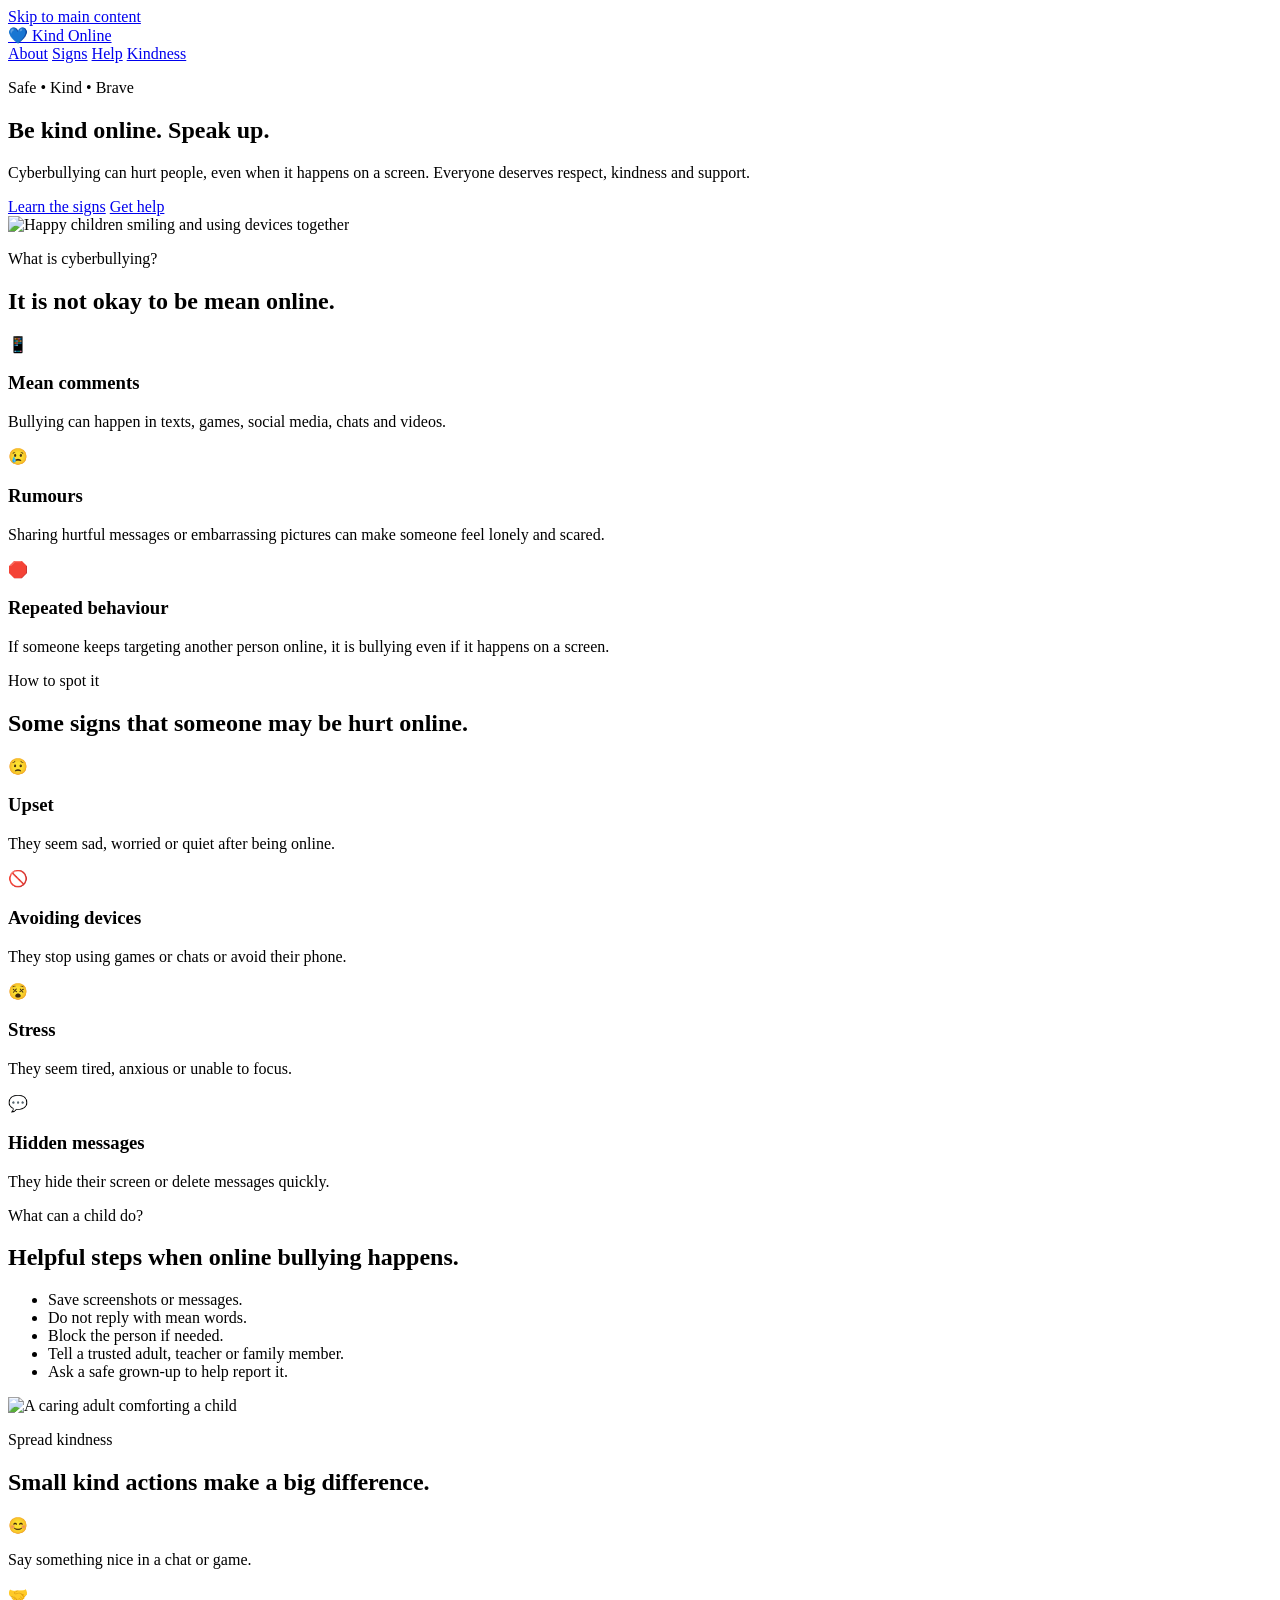
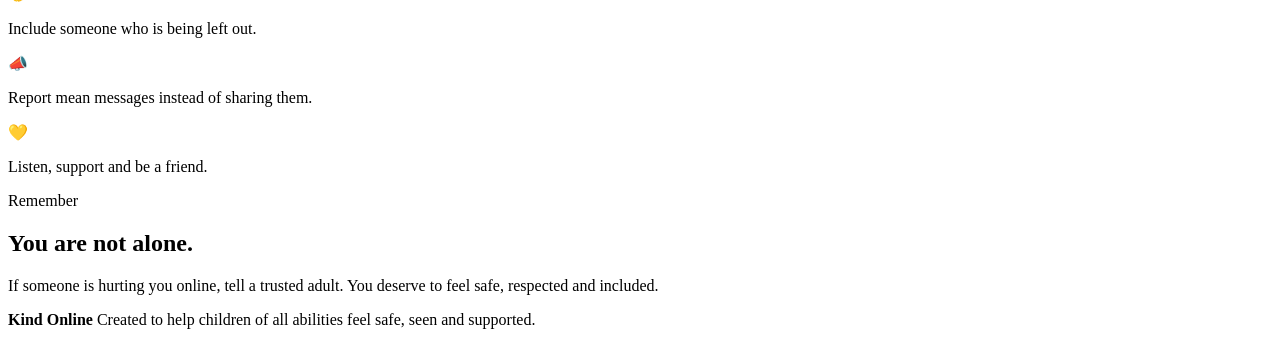
==== index.html @ 3aa8ee6f "Add cyberbullying awareness site This HTML file provides a structure for a child-friendly website fo" ====
<!doctype html>
<html lang="en">
<head>
  <meta charset="UTF-8">
  <meta name="viewport" content="width=device-width, initial-scale=1.0">
  <meta name="description" content="Colourful, child-friendly website about cyberbullying awareness and kindness online.">
  <title>Kind Online | Cyberbullying Awareness</title>
  <link rel="stylesheet" href="style.css">
</head>
<body>
  <a class="skip-link" href="#main">Skip to main content</a>

  <header class="site-header">
    <div class="container nav">
      <a href="#top" class="brand">💙 Kind Online</a>
      <nav aria-label="Main navigation">
        <a href="#about">About</a>
        <a href="#signs">Signs</a>
        <a href="#help">Help</a>
        <a href="#kindness">Kindness</a>
      </nav>
    </div>
  </header>

  <main id="main">
    <section class="hero">
      <div class="container hero-grid">
        <div class="hero-copy">
          <p class="eyebrow">Safe • Kind • Brave</p>
          <h1>Be kind online. Speak up.</h1>
          <p class="lead">
            Cyberbullying can hurt people, even when it happens on a screen. Everyone deserves respect, kindness and support.
          </p>
          <div class="actions">
            <a href="#signs" class="button primary">Learn the signs</a>
            <a href="#help" class="button secondary">Get help</a>
          </div>
        </div>
        <img src="https://images.unsplash.com/photo-1516627145497-ae6968895b74?auto=format&fit=crop&w=1000&q=80" alt="Happy children smiling and using devices together" class="hero-image">
      </div>
    </section>

    <section id="about" class="section">
      <div class="container">
        <p class="eyebrow">What is cyberbullying?</p>
        <h2>It is not okay to be mean online.</h2>
        <div class="cards three">
          <article class="card">
            <span class="icon">📱</span>
            <h3>Mean comments</h3>
            <p>Bullying can happen in texts, games, social media, chats and videos.</p>
          </article>
          <article class="card">
            <span class="icon">😢</span>
            <h3>Rumours</h3>
            <p>Sharing hurtful messages or embarrassing pictures can make someone feel lonely and scared.</p>
          </article>
          <article class="card">
            <span class="icon">🛑</span>
            <h3>Repeated behaviour</h3>
            <p>If someone keeps targeting another person online, it is bullying even if it happens on a screen.</p>
          </article>
        </div>
      </div>
    </section>

    <section id="signs" class="section blue-section">
      <div class="container">
        <p class="eyebrow">How to spot it</p>
        <h2>Some signs that someone may be hurt online.</h2>
        <div class="cards four">
          <article class="card">
            <span class="icon">😟</span>
            <h3>Upset</h3>
            <p>They seem sad, worried or quiet after being online.</p>
          </article>
          <article class="card">
            <span class="icon">🚫</span>
            <h3>Avoiding devices</h3>
            <p>They stop using games or chats or avoid their phone.</p>
          </article>
          <article class="card">
            <span class="icon">😵</span>
            <h3>Stress</h3>
            <p>They seem tired, anxious or unable to focus.</p>
          </article>
          <article class="card">
            <span class="icon">💬</span>
            <h3>Hidden messages</h3>
            <p>They hide their screen or delete messages quickly.</p>
          </article>
        </div>
      </div>
    </section>

    <section id="help" class="section">
      <div class="container help-grid">
        <div>
          <p class="eyebrow">What can a child do?</p>
          <h2>Helpful steps when online bullying happens.</h2>
          <ul class="checklist">
            <li>Save screenshots or messages.</li>
            <li>Do not reply with mean words.</li>
            <li>Block the person if needed.</li>
            <li>Tell a trusted adult, teacher or family member.</li>
            <li>Ask a safe grown-up to help report it.</li>
          </ul>
        </div>
        <img src="https://images.unsplash.com/photo-1504159506876-f8338247a14a?auto=format&fit=crop&w=1000&q=80" alt="A caring adult comforting a child" class="rounded-image">
      </div>
    </section>

    <section id="kindness" class="section kindness-section">
      <div class="container">
        <p class="eyebrow">Spread kindness</p>
        <h2>Small kind actions make a big difference.</h2>
        <div class="cards four">
          <article class="kind-card purple">😊<p>Say something nice in a chat or game.</p></article>
          <article class="kind-card blue">🤝<p>Include someone who is being left out.</p></article>
          <article class="kind-card yellow">📣<p>Report mean messages instead of sharing them.</p></article>
          <article class="kind-card green">💛<p>Listen, support and be a friend.</p></article>
        </div>
      </div>
    </section>

    <section class="container reminder">
      <p class="eyebrow">Remember</p>
      <h2>You are not alone.</h2>
      <p>If someone is hurting you online, tell a trusted adult. You deserve to feel safe, respected and included.</p>
    </section>
  </main>

  <footer>
    <div class="container footer-inner">
      <strong>Kind Online</strong>
      <span>Created to help children of all abilities feel safe, seen and supported.</span>
    </div>
  </footer>

  <script src="script.js"></script>
</body>
</html>
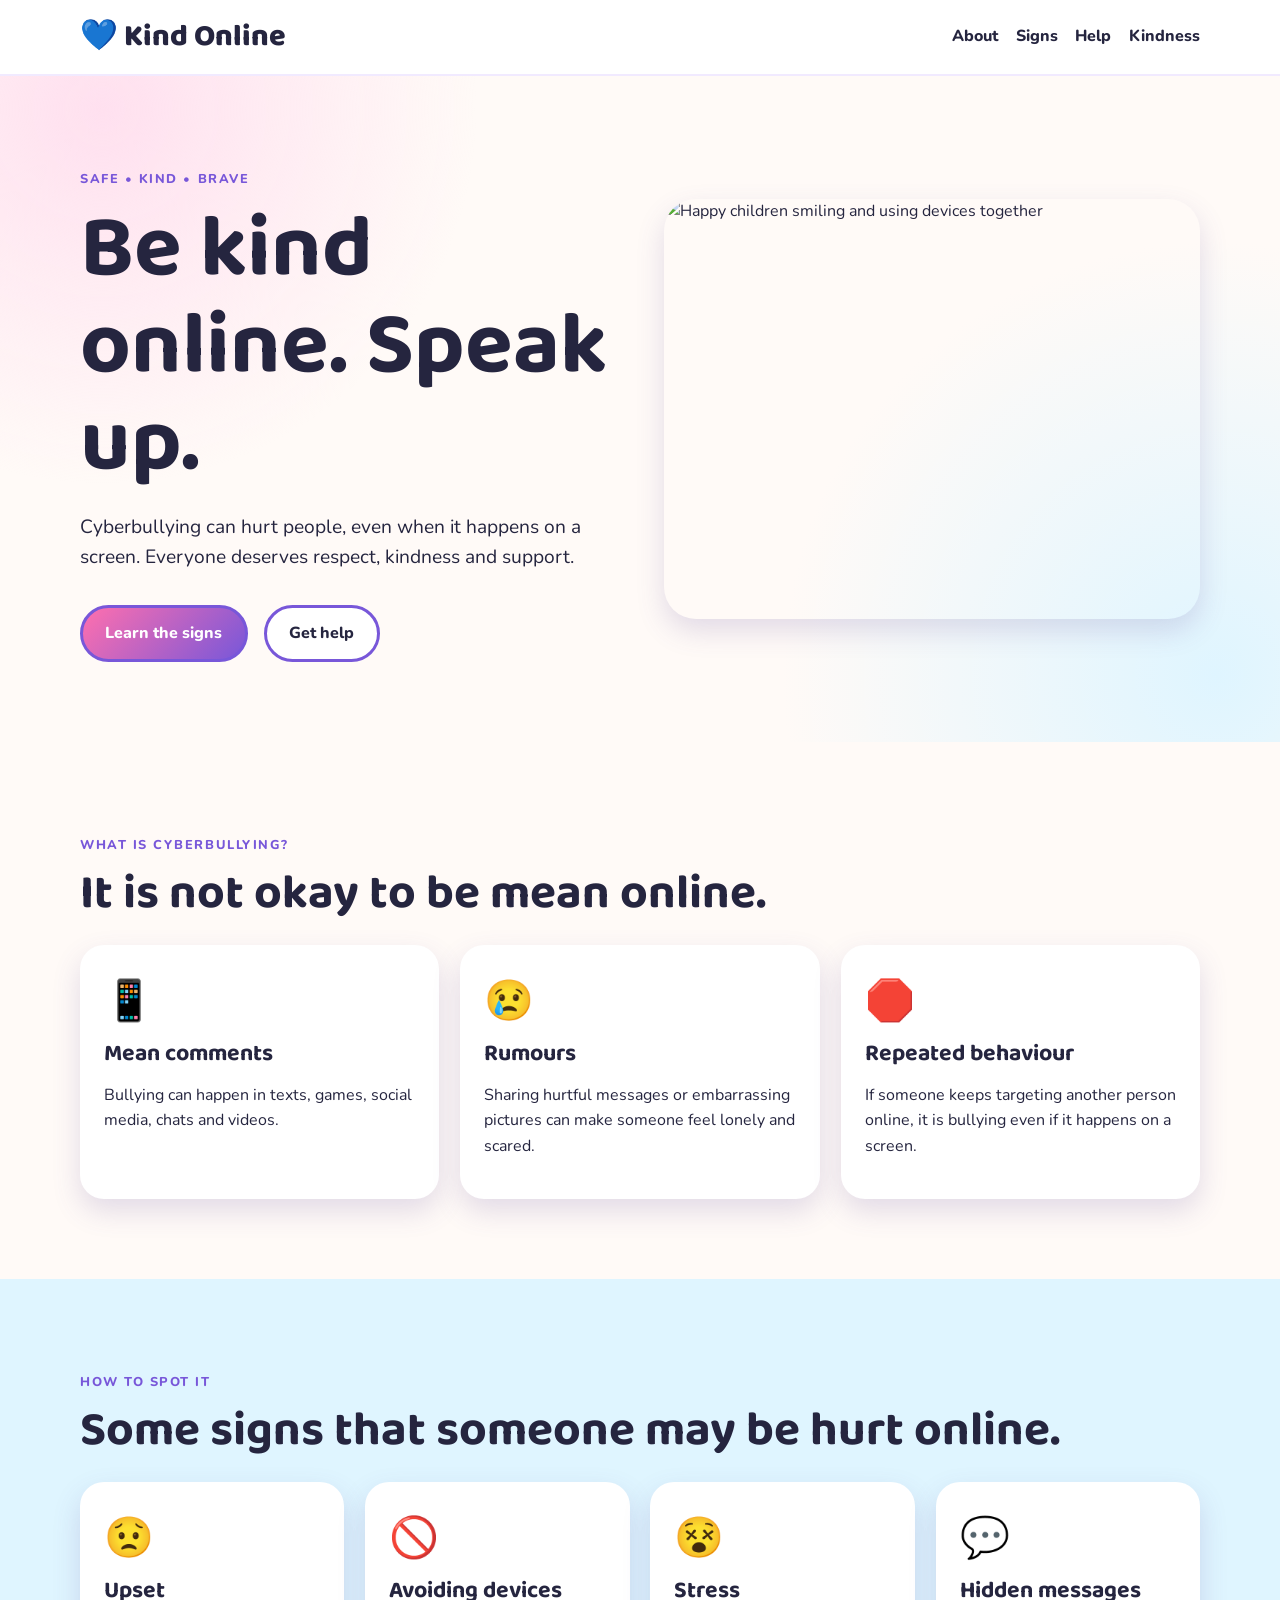
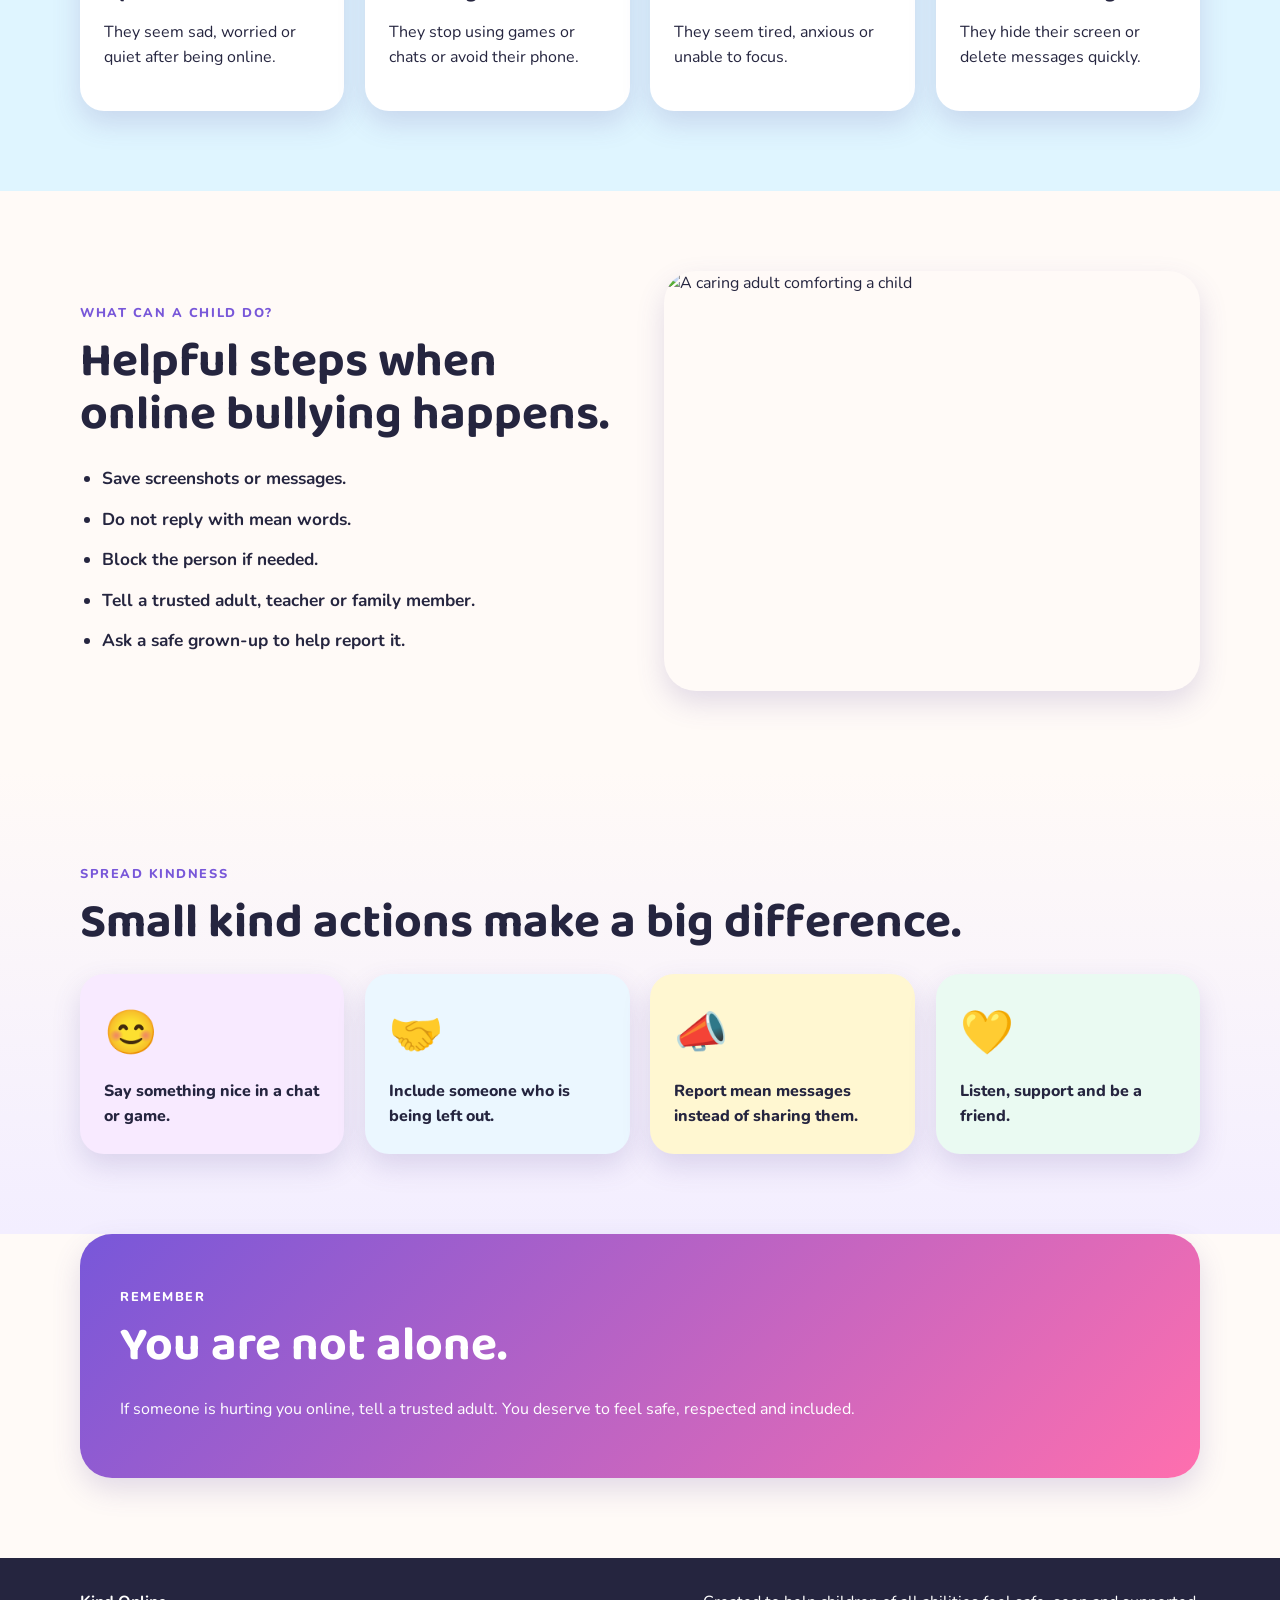
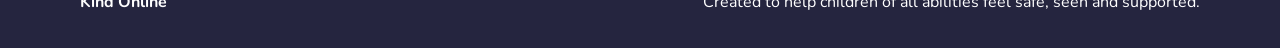
==== commit 5abca92e: "Add cyberbullying awareness website" ====
--- a/index.html
+++ b/index.html
@@ -7,7 +7,8 @@
   <title>Kind Online | Cyberbullying Awareness</title>
   <link rel="stylesheet" href="style.css">
 </head>
-<body>
+  <script src="script.js"></script>
+  <body>
   <a class="skip-link" href="#main">Skip to main content</a>
 
   <header class="site-header">
--- a/style.css
+++ b/style.css
@@ -0,0 +1,363 @@
+@import url('https://fonts.googleapis.com/css2?family=Baloo+2:wght@600;700;800&family=Nunito:wght@400;600;700;800&display=swap');
+
+:root {
+  --ink: #25253f;
+  --purple: #7857d9;
+  --pink: #ff6fae;
+  --blue: #dff5ff;
+  --yellow: #fff0ad;
+  --green: #dff8e9;
+  --light: #fffaf7;
+  --shadow: 0 12px 28px rgba(92, 75, 155, 0.18);
+}
+
+* {
+  box-sizing: border-box;
+}
+
+html {
+  scroll-behavior: smooth;
+}
+
+body {
+  margin: 0;
+  font-family: 'Nunito', Arial, sans-serif;
+  background: var(--light);
+  color: var(--ink);
+  line-height: 1.6;
+}
+
+a {
+  color: inherit;
+}
+
+img {
+  max-width: 100%;
+  display: block;
+}
+
+h1,
+h2,
+h3,
+.brand {
+  font-family: 'Baloo 2', cursive;
+  line-height: 1.1;
+}
+
+h1 {
+  font-size: clamp(3rem, 7vw, 5.5rem);
+  margin: 0 0 1rem;
+}
+
+h2 {
+  font-size: clamp(2rem, 4vw, 3rem);
+  margin: 0 0 1.5rem;
+}
+
+h3 {
+  font-size: 1.45rem;
+  margin: 0.5rem 0;
+}
+
+.container {
+  width: min(1120px, calc(100% - 2rem));
+  margin: 0 auto;
+}
+
+/* Accessibility skip link */
+
+.skip-link {
+  position: absolute;
+  left: -9999px;
+  top: 0;
+  background: #111;
+  color: white;
+  padding: 1rem;
+  z-index: 10;
+}
+
+.skip-link:focus {
+  left: 1rem;
+  top: 1rem;
+}
+
+/* Header and navigation */
+
+.site-header {
+  position: sticky;
+  top: 0;
+  z-index: 20;
+  background: rgba(255, 255, 255, 0.9);
+  border-bottom: 2px solid #f1eaff;
+}
+
+.nav {
+  min-height: 74px;
+  display: flex;
+  align-items: center;
+  justify-content: space-between;
+  gap: 1rem;
+}
+
+.brand {
+  font-size: 1.9rem;
+  text-decoration: none;
+  font-weight: 800;
+}
+
+nav {
+  display: flex;
+  gap: 1.1rem;
+  flex-wrap: wrap;
+}
+
+nav a {
+  text-decoration: none;
+  font-weight: 800;
+}
+
+nav a:hover,
+nav a:focus-visible {
+  color: var(--purple);
+}
+
+/* Hero section */
+
+.hero {
+  padding: 5rem 0;
+  background:
+    radial-gradient(circle at 8% 5%, #ffe0ef 0%, transparent 28%),
+    radial-gradient(circle at 95% 90%, #dff5ff 0%, transparent 32%);
+}
+
+.hero-grid,
+.help-grid {
+  display: grid;
+  grid-template-columns: 1fr 1fr;
+  gap: 3rem;
+  align-items: center;
+}
+
+.eyebrow {
+  text-transform: uppercase;
+  letter-spacing: 0.12em;
+  font-size: 0.8rem;
+  font-weight: 800;
+  color: var(--purple);
+}
+
+.lead {
+  font-size: 1.2rem;
+  max-width: 600px;
+}
+
+.hero-image,
+.rounded-image {
+  width: 100%;
+  height: 420px;
+  object-fit: cover;
+  border-radius: 2rem;
+  box-shadow: var(--shadow);
+}
+
+/* Buttons */
+
+.actions {
+  display: flex;
+  gap: 1rem;
+  flex-wrap: wrap;
+  margin-top: 2rem;
+}
+
+.button {
+  display: inline-flex;
+  align-items: center;
+  justify-content: center;
+  padding: 0.8rem 1.4rem;
+  border-radius: 999px;
+  text-decoration: none;
+  font-weight: 800;
+  border: 3px solid var(--purple);
+}
+
+.button:hover,
+.button:focus-visible {
+  transform: translateY(-2px);
+}
+
+.primary {
+  background: linear-gradient(135deg, var(--pink), var(--purple));
+  color: white;
+}
+
+.secondary {
+  background: white;
+  color: var(--ink);
+}
+
+/* General sections */
+
+.section {
+  padding: 5rem 0;
+}
+
+.blue-section {
+  background: var(--blue);
+}
+
+.cards {
+  display: grid;
+  gap: 1.3rem;
+}
+
+.three {
+  grid-template-columns: repeat(3, minmax(0, 1fr));
+}
+
+.four {
+  grid-template-columns: repeat(4, minmax(0, 1fr));
+}
+
+.card,
+.kind-card {
+  background: white;
+  padding: 1.5rem;
+  border-radius: 1.5rem;
+  box-shadow: var(--shadow);
+}
+
+.icon {
+  font-size: 2.5rem;
+}
+
+/* Help section */
+
+.checklist {
+  margin-top: 1.5rem;
+  padding-left: 1.4rem;
+  font-size: 1.08rem;
+  font-weight: 700;
+}
+
+.checklist li {
+  margin: 0.8rem 0;
+}
+
+/* Kindness section */
+
+.kindness-section {
+  background: linear-gradient(180deg, #fffaf7, #f3eeff);
+}
+
+.kind-card {
+  min-height: 180px;
+  font-size: 2.7rem;
+  display: flex;
+  flex-direction: column;
+  justify-content: space-between;
+}
+
+.kind-card p {
+  font-size: 1rem;
+  margin: 0;
+  font-weight: 800;
+}
+
+.purple {
+  background: #f8eaff;
+}
+
+.blue {
+  background: #ebf7ff;
+}
+
+.yellow {
+  background: #fff7d1;
+}
+
+.green {
+  background: #eafaf2;
+}
+
+/* Reminder section */
+
+.reminder {
+  margin: 0 auto 5rem;
+  padding: 2.5rem;
+  border-radius: 2rem;
+  background: linear-gradient(135deg, var(--purple), var(--pink));
+  color: white;
+  box-shadow: var(--shadow);
+}
+
+.reminder h2,
+.reminder p,
+.reminder .eyebrow {
+  color: white;
+}
+
+/* Footer */
+
+footer {
+  background: var(--ink);
+  color: white;
+  padding: 2rem 0;
+}
+
+.footer-inner {
+  display: flex;
+  justify-content: space-between;
+  gap: 1rem;
+  flex-wrap: wrap;
+}
+
+/* Tablet layout */
+
+@media (max-width: 800px) {
+  .hero-grid,
+  .help-grid,
+  .three,
+  .four {
+    grid-template-columns: 1fr 1fr;
+  }
+
+  .hero-grid,
+  .help-grid {
+    grid-template-columns: 1fr;
+  }
+
+  .hero-image,
+  .rounded-image {
+    height: 300px;
+  }
+}
+
+/* Phone layout */
+
+@media (max-width: 550px) {
+  .three,
+  .four {
+    grid-template-columns: 1fr;
+  }
+
+  .nav {
+    flex-direction: column;
+    padding: 1rem 0;
+  }
+
+  nav {
+    justify-content: center;
+  }
+
+  .actions {
+    display: grid;
+  }
+
+  .button {
+    width: 100%;
+  }
+
+  .hero {
+    padding: 3rem 0;
+  }
+}
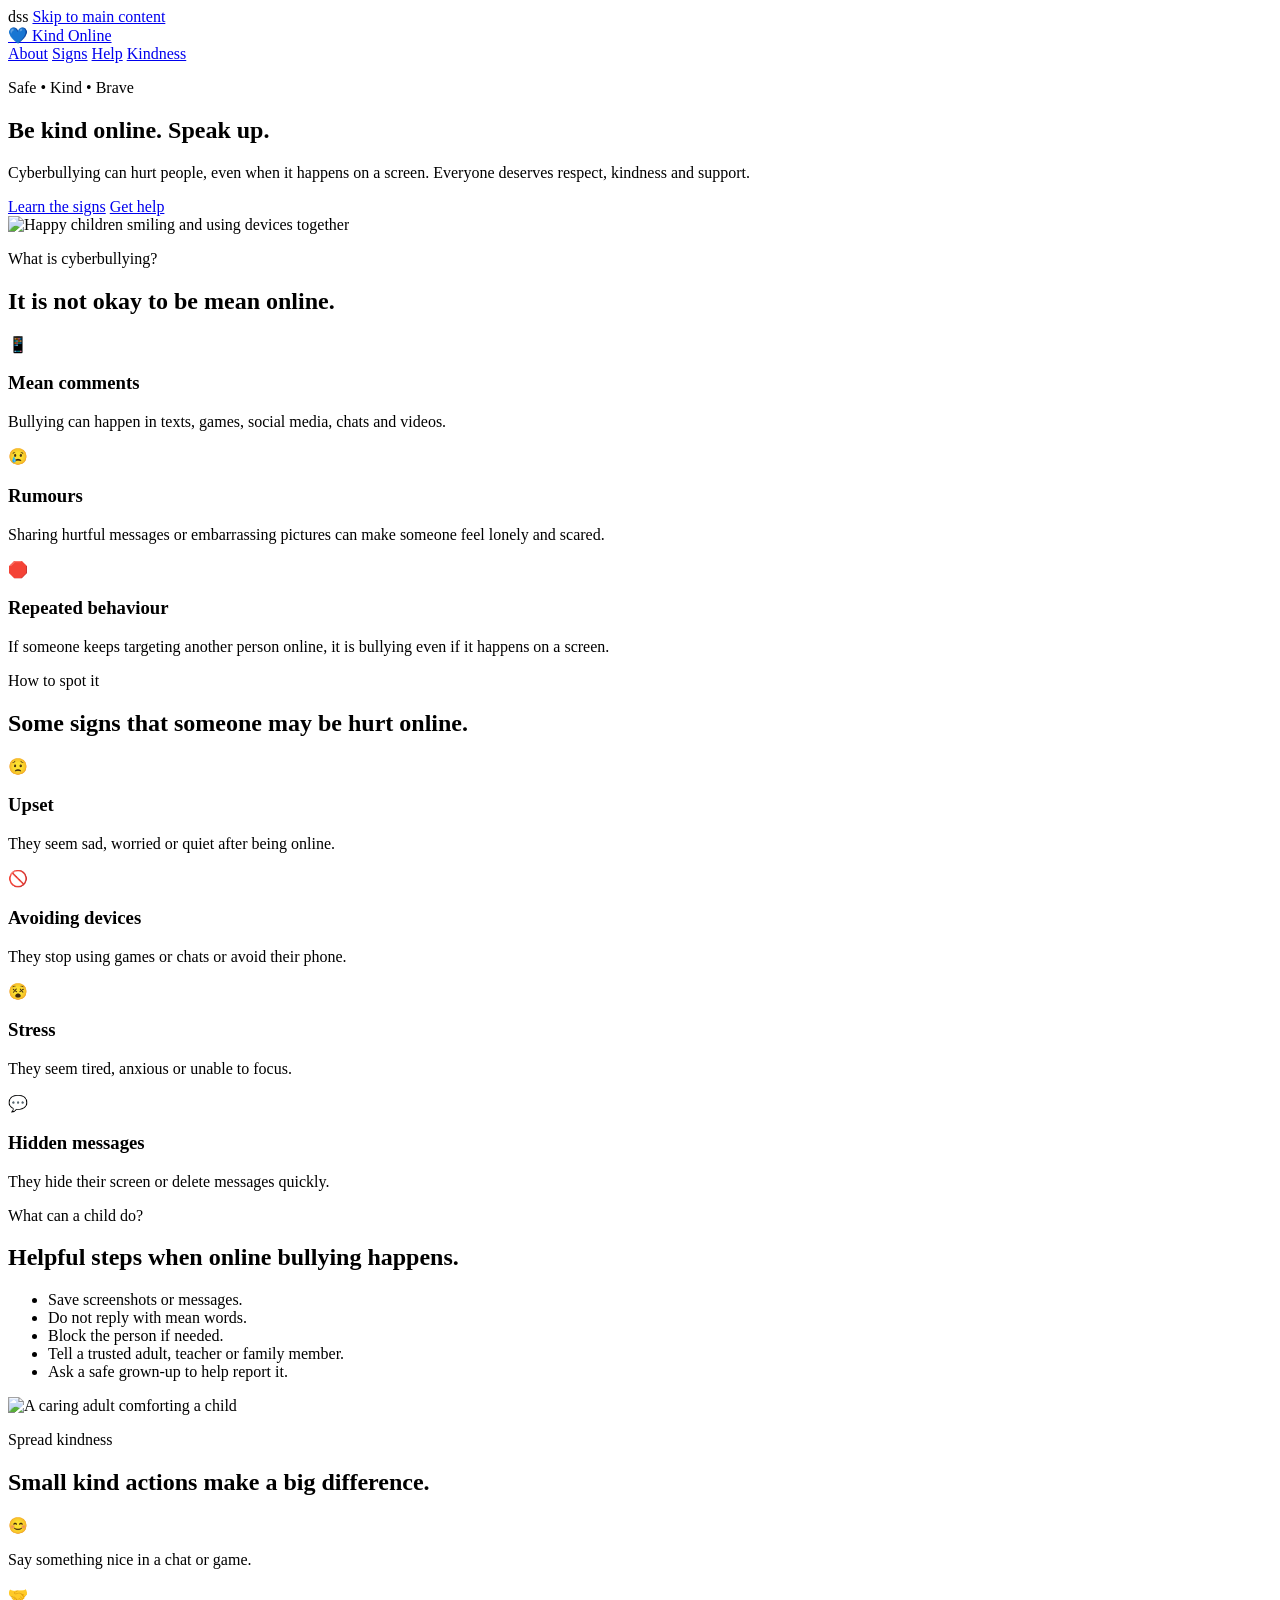
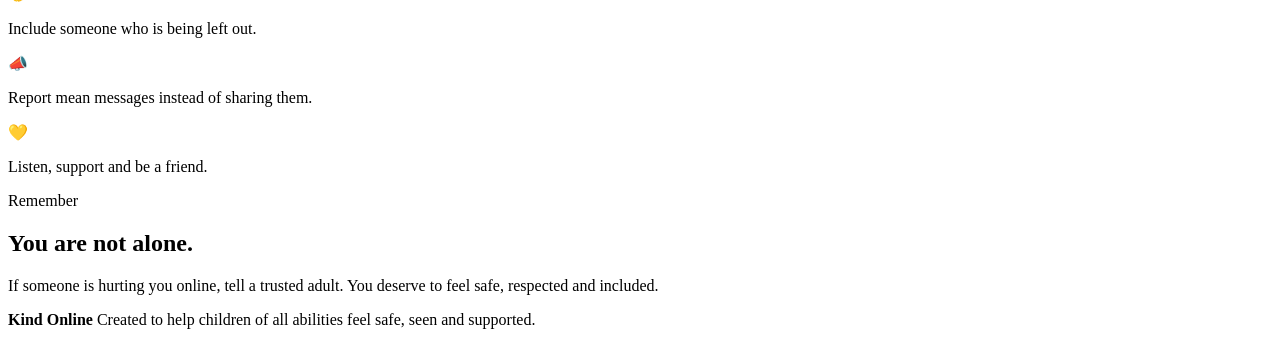
==== commit 2ec7bb1c: "Delete index.html Fixed typo in the charset meta tag." ====
--- a/index.html
+++ b/index.html
@@ -1,7 +1,7 @@
 <!doctype html>
 <html lang="en">
 <head>
-  <meta charset="UTF-8">
+  <meta charset="UTF-8">dss
   <meta name="viewport" content="width=device-width, initial-scale=1.0">
   <meta name="description" content="Colourful, child-friendly website about cyberbullying awareness and kindness online.">
   <title>Kind Online | Cyberbullying Awareness</title>
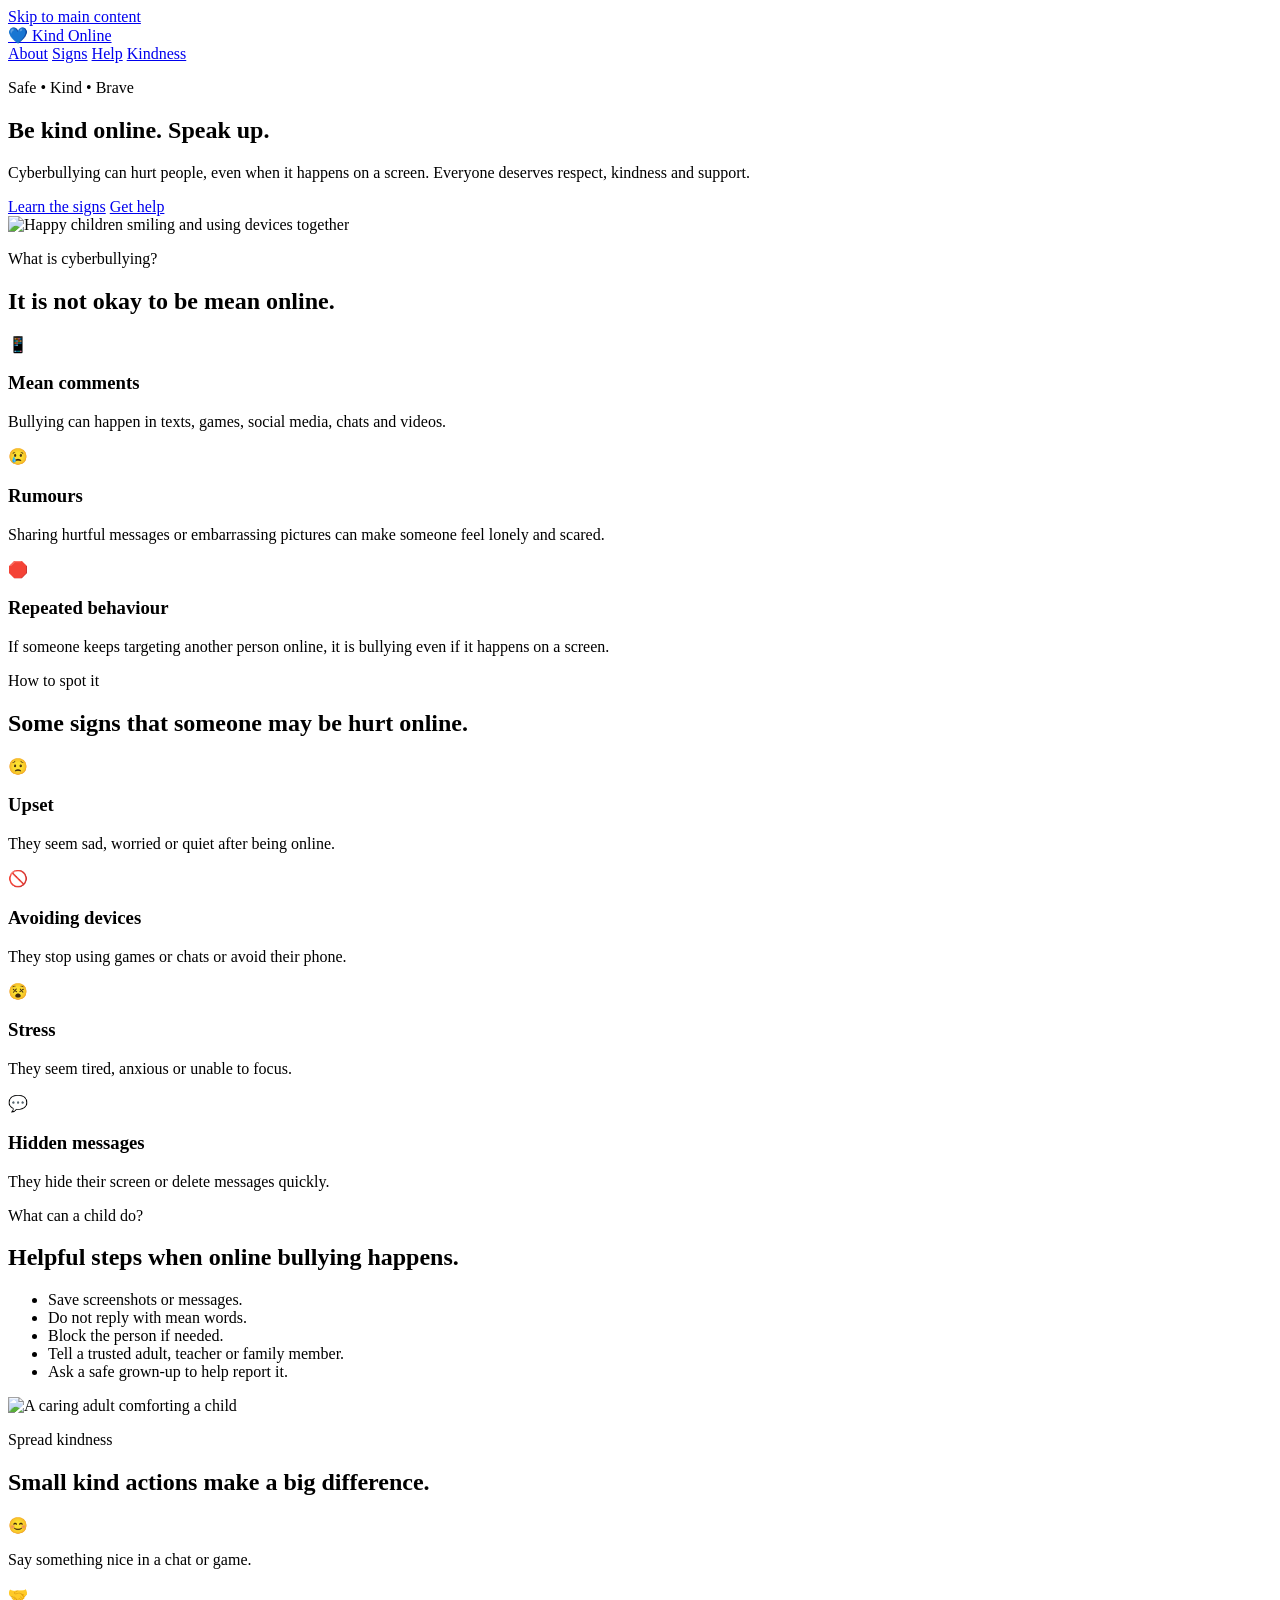
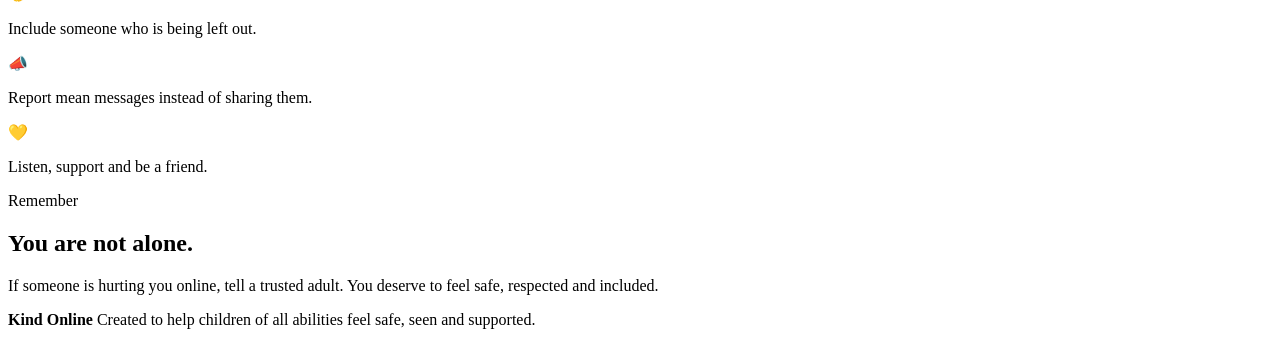
==== commit 34b1c295: "Rename index.html.html to index.html" ====
--- a/index.html
+++ b/index.html
@@ -1,143 +1,143 @@
-<!doctype html>
-<html lang="en">
-<head>
-  <meta charset="UTF-8">dss
-  <meta name="viewport" content="width=device-width, initial-scale=1.0">
-  <meta name="description" content="Colourful, child-friendly website about cyberbullying awareness and kindness online.">
-  <title>Kind Online | Cyberbullying Awareness</title>
-  <link rel="stylesheet" href="style.css">
-</head>
-  <script src="script.js"></script>
-  <body>
-  <a class="skip-link" href="#main">Skip to main content</a>
-
-  <header class="site-header">
-    <div class="container nav">
-      <a href="#top" class="brand">💙 Kind Online</a>
-      <nav aria-label="Main navigation">
-        <a href="#about">About</a>
-        <a href="#signs">Signs</a>
-        <a href="#help">Help</a>
-        <a href="#kindness">Kindness</a>
-      </nav>
-    </div>
-  </header>
-
-  <main id="main">
-    <section class="hero">
-      <div class="container hero-grid">
-        <div class="hero-copy">
-          <p class="eyebrow">Safe • Kind • Brave</p>
-          <h1>Be kind online. Speak up.</h1>
-          <p class="lead">
-            Cyberbullying can hurt people, even when it happens on a screen. Everyone deserves respect, kindness and support.
-          </p>
-          <div class="actions">
-            <a href="#signs" class="button primary">Learn the signs</a>
-            <a href="#help" class="button secondary">Get help</a>
-          </div>
-        </div>
-        <img src="https://images.unsplash.com/photo-1516627145497-ae6968895b74?auto=format&fit=crop&w=1000&q=80" alt="Happy children smiling and using devices together" class="hero-image">
-      </div>
-    </section>
-
-    <section id="about" class="section">
-      <div class="container">
-        <p class="eyebrow">What is cyberbullying?</p>
-        <h2>It is not okay to be mean online.</h2>
-        <div class="cards three">
-          <article class="card">
-            <span class="icon">📱</span>
-            <h3>Mean comments</h3>
-            <p>Bullying can happen in texts, games, social media, chats and videos.</p>
-          </article>
-          <article class="card">
-            <span class="icon">😢</span>
-            <h3>Rumours</h3>
-            <p>Sharing hurtful messages or embarrassing pictures can make someone feel lonely and scared.</p>
-          </article>
-          <article class="card">
-            <span class="icon">🛑</span>
-            <h3>Repeated behaviour</h3>
-            <p>If someone keeps targeting another person online, it is bullying even if it happens on a screen.</p>
-          </article>
-        </div>
-      </div>
-    </section>
-
-    <section id="signs" class="section blue-section">
-      <div class="container">
-        <p class="eyebrow">How to spot it</p>
-        <h2>Some signs that someone may be hurt online.</h2>
-        <div class="cards four">
-          <article class="card">
-            <span class="icon">😟</span>
-            <h3>Upset</h3>
-            <p>They seem sad, worried or quiet after being online.</p>
-          </article>
-          <article class="card">
-            <span class="icon">🚫</span>
-            <h3>Avoiding devices</h3>
-            <p>They stop using games or chats or avoid their phone.</p>
-          </article>
-          <article class="card">
-            <span class="icon">😵</span>
-            <h3>Stress</h3>
-            <p>They seem tired, anxious or unable to focus.</p>
-          </article>
-          <article class="card">
-            <span class="icon">💬</span>
-            <h3>Hidden messages</h3>
-            <p>They hide their screen or delete messages quickly.</p>
-          </article>
-        </div>
-      </div>
-    </section>
-
-    <section id="help" class="section">
-      <div class="container help-grid">
-        <div>
-          <p class="eyebrow">What can a child do?</p>
-          <h2>Helpful steps when online bullying happens.</h2>
-          <ul class="checklist">
-            <li>Save screenshots or messages.</li>
-            <li>Do not reply with mean words.</li>
-            <li>Block the person if needed.</li>
-            <li>Tell a trusted adult, teacher or family member.</li>
-            <li>Ask a safe grown-up to help report it.</li>
-          </ul>
-        </div>
-        <img src="https://images.unsplash.com/photo-1504159506876-f8338247a14a?auto=format&fit=crop&w=1000&q=80" alt="A caring adult comforting a child" class="rounded-image">
-      </div>
-    </section>
-
-    <section id="kindness" class="section kindness-section">
-      <div class="container">
-        <p class="eyebrow">Spread kindness</p>
-        <h2>Small kind actions make a big difference.</h2>
-        <div class="cards four">
-          <article class="kind-card purple">😊<p>Say something nice in a chat or game.</p></article>
-          <article class="kind-card blue">🤝<p>Include someone who is being left out.</p></article>
-          <article class="kind-card yellow">📣<p>Report mean messages instead of sharing them.</p></article>
-          <article class="kind-card green">💛<p>Listen, support and be a friend.</p></article>
-        </div>
-      </div>
-    </section>
-
-    <section class="container reminder">
-      <p class="eyebrow">Remember</p>
-      <h2>You are not alone.</h2>
-      <p>If someone is hurting you online, tell a trusted adult. You deserve to feel safe, respected and included.</p>
-    </section>
-  </main>
-
-  <footer>
-    <div class="container footer-inner">
-      <strong>Kind Online</strong>
-      <span>Created to help children of all abilities feel safe, seen and supported.</span>
-    </div>
-  </footer>
-
-  <script src="script.js"></script>
-</body>
-</html>
+<!doctype html>
+<html lang="en">
+<head>
+  <meta charset="UTF-8">
+  <meta name="viewport" content="width=device-width, initial-scale=1.0">
+  <meta name="description" content="Colourful, child-friendly website about cyberbullying awareness and kindness online.">
+  <title>Kind Online | Cyberbullying Awareness</title>
+  <link rel="stylesheet" href="style.css">
+</head>
+  <script src="script.js"></script>
+  <body>
+  <a class="skip-link" href="#main">Skip to main content</a>
+
+  <header class="site-header">
+    <div class="container nav">
+      <a href="#top" class="brand">💙 Kind Online</a>
+      <nav aria-label="Main navigation">
+        <a href="#about">About</a>
+        <a href="#signs">Signs</a>
+        <a href="#help">Help</a>
+        <a href="#kindness">Kindness</a>
+      </nav>
+    </div>
+  </header>
+
+  <main id="main">
+    <section class="hero">
+      <div class="container hero-grid">
+        <div class="hero-copy">
+          <p class="eyebrow">Safe • Kind • Brave</p>
+          <h1>Be kind online. Speak up.</h1>
+          <p class="lead">
+            Cyberbullying can hurt people, even when it happens on a screen. Everyone deserves respect, kindness and support.
+          </p>
+          <div class="actions">
+            <a href="#signs" class="button primary">Learn the signs</a>
+            <a href="#help" class="button secondary">Get help</a>
+          </div>
+        </div>
+        <img src="https://images.unsplash.com/photo-1516627145497-ae6968895b74?auto=format&fit=crop&w=1000&q=80" alt="Happy children smiling and using devices together" class="hero-image">
+      </div>
+    </section>
+
+    <section id="about" class="section">
+      <div class="container">
+        <p class="eyebrow">What is cyberbullying?</p>
+        <h2>It is not okay to be mean online.</h2>
+        <div class="cards three">
+          <article class="card">
+            <span class="icon">📱</span>
+            <h3>Mean comments</h3>
+            <p>Bullying can happen in texts, games, social media, chats and videos.</p>
+          </article>
+          <article class="card">
+            <span class="icon">😢</span>
+            <h3>Rumours</h3>
+            <p>Sharing hurtful messages or embarrassing pictures can make someone feel lonely and scared.</p>
+          </article>
+          <article class="card">
+            <span class="icon">🛑</span>
+            <h3>Repeated behaviour</h3>
+            <p>If someone keeps targeting another person online, it is bullying even if it happens on a screen.</p>
+          </article>
+        </div>
+      </div>
+    </section>
+
+    <section id="signs" class="section blue-section">
+      <div class="container">
+        <p class="eyebrow">How to spot it</p>
+        <h2>Some signs that someone may be hurt online.</h2>
+        <div class="cards four">
+          <article class="card">
+            <span class="icon">😟</span>
+            <h3>Upset</h3>
+            <p>They seem sad, worried or quiet after being online.</p>
+          </article>
+          <article class="card">
+            <span class="icon">🚫</span>
+            <h3>Avoiding devices</h3>
+            <p>They stop using games or chats or avoid their phone.</p>
+          </article>
+          <article class="card">
+            <span class="icon">😵</span>
+            <h3>Stress</h3>
+            <p>They seem tired, anxious or unable to focus.</p>
+          </article>
+          <article class="card">
+            <span class="icon">💬</span>
+            <h3>Hidden messages</h3>
+            <p>They hide their screen or delete messages quickly.</p>
+          </article>
+        </div>
+      </div>
+    </section>
+
+    <section id="help" class="section">
+      <div class="container help-grid">
+        <div>
+          <p class="eyebrow">What can a child do?</p>
+          <h2>Helpful steps when online bullying happens.</h2>
+          <ul class="checklist">
+            <li>Save screenshots or messages.</li>
+            <li>Do not reply with mean words.</li>
+            <li>Block the person if needed.</li>
+            <li>Tell a trusted adult, teacher or family member.</li>
+            <li>Ask a safe grown-up to help report it.</li>
+          </ul>
+        </div>
+        <img src="https://images.unsplash.com/photo-1504159506876-f8338247a14a?auto=format&fit=crop&w=1000&q=80" alt="A caring adult comforting a child" class="rounded-image">
+      </div>
+    </section>
+
+    <section id="kindness" class="section kindness-section">
+      <div class="container">
+        <p class="eyebrow">Spread kindness</p>
+        <h2>Small kind actions make a big difference.</h2>
+        <div class="cards four">
+          <article class="kind-card purple">😊<p>Say something nice in a chat or game.</p></article>
+          <article class="kind-card blue">🤝<p>Include someone who is being left out.</p></article>
+          <article class="kind-card yellow">📣<p>Report mean messages instead of sharing them.</p></article>
+          <article class="kind-card green">💛<p>Listen, support and be a friend.</p></article>
+        </div>
+      </div>
+    </section>
+
+    <section class="container reminder">
+      <p class="eyebrow">Remember</p>
+      <h2>You are not alone.</h2>
+      <p>If someone is hurting you online, tell a trusted adult. You deserve to feel safe, respected and included.</p>
+    </section>
+  </main>
+
+  <footer>
+    <div class="container footer-inner">
+      <strong>Kind Online</strong>
+      <span>Created to help children of all abilities feel safe, seen and supported.</span>
+    </div>
+  </footer>
+
+  <script src="script.js"></script>
+</body>
+</html>
